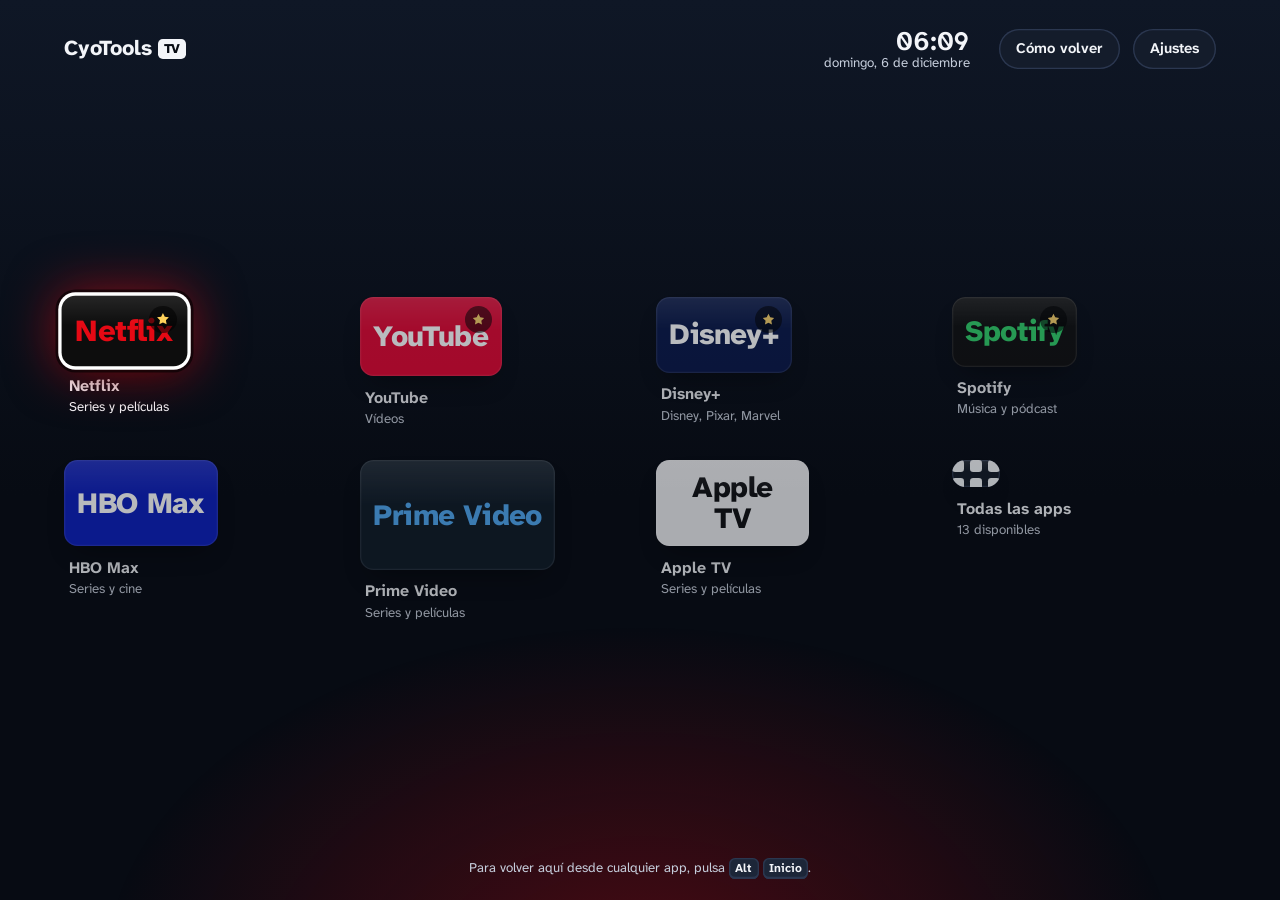
==== tv/index.html @ 73eecc75 "Add files via upload" ====
<!doctype html>
<html lang="es" data-theme="medianoche" data-size="grande">
<head>
  <meta charset="utf-8">
  <script>
    // La app usa rutas relativas. Si se abre como /tv (sin barra final),
    // los recursos se buscarían en la raíz del dominio: se corrige aquí.
    (function () {
      var p = location.pathname;
      if (!/\/$/.test(p) && !/\.html?$/.test(p)) {
        location.replace(p + '/' + location.search + location.hash);
      }
    })();
  </script>
  <meta name="viewport" content="width=device-width, initial-scale=1, viewport-fit=cover">
  <meta name="color-scheme" content="dark">
  <meta name="theme-color" content="#080c14">
  <meta name="robots" content="noindex">
  <meta name="cyotools-tv" content="launcher">
  <title>CyoTools TV</title>
  <link rel="icon" href="data:image/svg+xml,%3Csvg xmlns='http://www.w3.org/2000/svg' viewBox='0 0 64 64'%3E%3Crect x='4' y='12' width='56' height='36' rx='7' fill='%23f3f5f9'/%3E%3Crect x='22' y='52' width='20' height='4' rx='2' fill='%23f3f5f9'/%3E%3C/svg%3E">
  <link rel="preload" href="assets/fonts/atkinson-hyperlegible-next-latin-wght-normal.woff2" as="font" type="font/woff2" crossorigin>
  <link rel="stylesheet" href="assets/css/app.css">
  <script type="module" src="assets/js/app.js"></script>
</head>
<body>
  <div class="ambient" aria-hidden="true"></div>

  <header class="topbar">
    <button class="brand" type="button" data-nav data-action="home" aria-label="CyoTools TV, ir al inicio">
      <span class="brand-word">CyoTools</span><span class="brand-tv">TV</span>
    </button>
    <div class="topbar-end">
      <div class="clock" id="clock" aria-live="off">
        <time class="clock-time" id="clock-time"></time>
        <span class="clock-date" id="clock-date"></span>
      </div>
      <button class="pill" type="button" data-nav data-action="help">Cómo volver</button>
      <button class="pill" type="button" data-nav data-action="settings">Ajustes</button>
    </div>
  </header>

  <main id="view" class="view" tabindex="-1"></main>

  <footer class="hint" id="hint"></footer>

  <div class="launch" id="launch" hidden>
    <div class="launch-inner">
      <p class="launch-label">Abriendo</p>
      <p class="launch-name" id="launch-name"></p>
      <div class="launch-bar" aria-hidden="true"><span></span></div>
      <p class="launch-hint" id="launch-hint"></p>
    </div>
  </div>

  <div class="toast" id="toast" role="status" aria-live="polite" hidden></div>

  <noscript>
    <div class="noscript">CyoTools TV necesita JavaScript activado en Chrome.</div>
  </noscript>
</body>
</html>
---- tv/assets/css/app.css ----
/* CyoTools TV
   Diseñado a 1920 × 1080 con 1rem = 16px. Todo se mide en rem y la raíz
   escala con la pantalla, así que a 1280 × 720 o a 4K la composición es
   la misma. */

@font-face {
  font-family: 'Atkinson Hyperlegible Next';
  src: url('../fonts/atkinson-hyperlegible-next-latin-wght-normal.woff2') format('woff2');
  font-weight: 200 800;
  font-style: normal;
  font-display: swap;
  unicode-range: U+0000-00FF, U+0131, U+0152-0153, U+02BB-02BC, U+02C6, U+02DA, U+02DC, U+0304, U+0308, U+0329, U+2000-206F, U+20AC, U+2122, U+2191, U+2193, U+2212, U+2215, U+FEFF, U+FFFD;
}
@font-face {
  font-family: 'Atkinson Hyperlegible Next';
  src: url('../fonts/atkinson-hyperlegible-next-latin-ext-wght-normal.woff2') format('woff2');
  font-weight: 200 800;
  font-style: normal;
  font-display: swap;
  unicode-range: U+0100-02BA, U+02BD-02C5, U+02C7-02CC, U+02CE-02D7, U+02DD-02FF, U+0304, U+0308, U+0329, U+1D00-1DBF, U+1E00-1E9F, U+1EF2-1EFF, U+2020, U+20A0-20AB, U+20AD-20C0, U+2113, U+2C60-2C7F, U+A720-A7FF;
}

/* ---------- Temas ---------- */

:root,
[data-theme='medianoche'] {
  --bg: #070b13;
  --bg-top: #0f1726;
  --surface: #141c2b;
  --surface-hi: #1c2638;
  --line: #2b3750;
  --text: #f3f5f9;
  --text-2: #c5cddb;
  --focus: #ffffff;
  --shadow: rgba(0, 0, 0, 0.55);
}
[data-theme='grafito'] {
  --bg: #0e0f11;
  --bg-top: #1a1b1f;
  --surface: #1d1f23;
  --surface-hi: #272a30;
  --line: #3a3e46;
  --text: #f4f4f5;
  --text-2: #cbcdd2;
}
[data-theme='negro'] {
  --bg: #000000;
  --bg-top: #000000;
  --surface: #111111;
  --surface-hi: #1b1b1b;
  --line: #333333;
  --text: #ffffff;
  --text-2: #d6d6d6;
}

/* ---------- Base ---------- */

html {
  /* 16px a 1920 × 1080; escala con el lado más restrictivo. */
  font-size: clamp(10px, min(1.4815vh, 0.8334vw), 48px);
  color-scheme: dark;
  height: 100%;
  background: var(--bg);
}

*, *::before, *::after { box-sizing: border-box; }

body {
  margin: 0;
  height: 100%;
  overflow: hidden;
  display: grid;
  grid-template-rows: auto 1fr auto;
  font-family: 'Atkinson Hyperlegible Next', 'Segoe UI', 'Helvetica Neue', Arial, sans-serif;
  font-size: 1.5rem;
  line-height: 1.35;
  color: var(--text);
  background:
    linear-gradient(180deg, var(--bg-top) 0%, var(--bg) 55%) fixed;
  -webkit-font-smoothing: antialiased;
  user-select: none;
  -webkit-tap-highlight-color: transparent;
}

button {
  font: inherit;
  color: inherit;
  background: none;
  border: 0;
  padding: 0;
  margin: 0;
  cursor: pointer;
}
button:focus { outline: none; }

[hidden] { display: none !important; }

/* Cursor grande y visible en la pared. Se activa en Ajustes. */
html.big-cursor,
html.big-cursor * {
  cursor: url("data:image/svg+xml,%3Csvg xmlns='http://www.w3.org/2000/svg' width='44' height='44' viewBox='0 0 44 44'%3E%3Cpath d='M5 3 L5 36 L13.5 28.5 L19.5 41 L25.5 38.2 L19.6 26 L31 26 Z' fill='%23ffffff' stroke='%23000000' stroke-width='2.6' stroke-linejoin='round'/%3E%3C/svg%3E") 5 3, auto;
}
html.cursor-off,
html.cursor-off * { cursor: none !important; }

/* Luz ambiental: toma el color del servicio seleccionado, como la luz de
   una pantalla en una habitación a oscuras. */
.ambient {
  position: fixed;
  inset: 0;
  pointer-events: none;
  z-index: 0;
  background:
    radial-gradient(60% 55% at 50% 108%, var(--ambient, transparent) 0%, transparent 70%);
  opacity: 0.3;
  transition: background 0.5s ease, opacity 0.5s ease;
}
html[data-theme='negro'] .ambient { opacity: 0.22; }

.topbar, .view, .hint { position: relative; z-index: 1; }

/* ---------- Cabecera ---------- */

.topbar {
  display: flex;
  align-items: center;
  justify-content: space-between;
  gap: 2rem;
  padding: 2.5rem 6rem 0;
}

.brand {
  display: inline-flex;
  align-items: center;
  gap: 0.6rem;
  padding: 0.5rem 0.9rem;
  margin-left: -0.9rem;
  border-radius: 1rem;
  font-size: 2rem;
  font-weight: 760;
  letter-spacing: -0.01em;
  transition: background-color 0.12s ease, box-shadow 0.12s ease;
}
.brand-tv {
  font-size: 1.25rem;
  font-weight: 800;
  line-height: 1;
  padding: 0.35rem 0.55rem 0.3rem;
  border-radius: 0.45rem;
  color: var(--bg);
  background: var(--text);
}
.brand:focus {
  background: var(--surface-hi);
  box-shadow: 0 0 0 0.25rem var(--focus);
}

.topbar-end {
  display: flex;
  align-items: center;
  gap: 1.25rem;
}

.clock {
  display: flex;
  flex-direction: column;
  align-items: flex-end;
  margin-right: 1.5rem;
  line-height: 1.1;
}
.clock-time {
  font-size: 2.5rem;
  font-weight: 650;
  font-variant-numeric: tabular-nums;
  letter-spacing: -0.01em;
}
.clock-date {
  font-size: 1.25rem;
  color: var(--text-2);
}

.pill {
  min-height: 3.75rem;
  padding: 0 1.6rem;
  border-radius: 999px;
  font-size: 1.375rem;
  font-weight: 650;
  background: var(--surface);
  box-shadow: inset 0 0 0 0.125rem var(--line);
  transition: background-color 0.12s ease, box-shadow 0.12s ease, color 0.12s ease;
}
.pill:focus {
  background: var(--text);
  color: var(--bg);
  box-shadow: 0 0 0 0.25rem var(--focus);
}

/* ---------- Vistas ---------- */

.view {
  min-height: 0;
  overflow-y: auto;
  overflow-x: hidden;
  padding: 2rem 6rem;
  scrollbar-width: none;
  outline: none;
}
.view::-webkit-scrollbar { display: none; }

.view--center {
  display: flex;
  flex-direction: column;
  justify-content: center;
}

.screen-head {
  display: flex;
  align-items: center;
  gap: 2rem;
  margin: 0.5rem 0 2.5rem;
}
.screen-title {
  margin: 0;
  font-size: 3rem;
  font-weight: 760;
  letter-spacing: -0.015em;
}
.back {
  display: inline-flex;
  align-items: center;
  gap: 0.75rem;
  min-height: 4rem;
  padding: 0 1.75rem 0 1.25rem;
  border-radius: 999px;
  font-size: 1.5rem;
  font-weight: 700;
  background: var(--surface);
  box-shadow: inset 0 0 0 0.125rem var(--line);
  transition: background-color 0.12s ease, color 0.12s ease, box-shadow 0.12s ease;
}
.back svg { width: 1.6rem; height: 1.6rem; }
.back:focus {
  background: var(--text);
  color: var(--bg);
  box-shadow: 0 0 0 0.25rem var(--focus);
}

/* ---------- Cuadrícula de apps ---------- */

html[data-size='grande'] { --cols: 4; --card-max: 25.5rem; --name-size: 2.75rem; --gap: 3rem; }
html[data-size='normal'] { --cols: 5; --card-max: 20.5rem; --name-size: 2.25rem; --gap: 2.5rem; }

.grid {
  display: grid;
  grid-template-columns: repeat(var(--cols), minmax(0, var(--card-max)));
  justify-content: center;
  gap: var(--gap);
  /* Margen para que el contorno y el aumento de escala no se recorten. */
  padding: 1rem;
  margin: -1rem;
}

.card {
  display: flex;
  flex-direction: column;
  gap: 1rem;
  text-align: left;
  border-radius: 1.5rem;
  transition: opacity 0.15s ease, filter 0.15s ease;
}

.card-face {
  position: relative;
  display: grid;
  place-items: center;
  aspect-ratio: 16 / 9;
  border-radius: 1.25rem;
  overflow: hidden;
  background: var(--bg-card);
  color: var(--fg-card);
  /* Borde interior fino: separa del fondo las tarjetas oscuras. */
  box-shadow:
    inset 0 0 0 0.125rem rgba(255, 255, 255, 0.09),
    0 1.25rem 2.5rem -1rem var(--shadow);
  transform: translateZ(0);
  transition: transform 0.14s ease-out, box-shadow 0.14s ease-out;
}
/* Brillo superior muy suave: da volumen sin parecer un degradado decorativo. */
.card-face::after {
  content: '';
  position: absolute;
  inset: 0;
  border-radius: inherit;
  background: linear-gradient(180deg, rgba(255, 255, 255, 0.10) 0%, rgba(255, 255, 255, 0) 42%);
  pointer-events: none;
}

.card-name {
  padding: 0 1.25rem;
  font-size: var(--name-size);
  font-weight: 800;
  letter-spacing: -0.02em;
  line-height: 1.05;
  text-align: center;
  text-wrap: balance;
}
.card-logo {
  max-width: 62%;
  max-height: 46%;
  object-fit: contain;
}

.card-caption {
  display: flex;
  flex-direction: column;
  gap: 0.15rem;
  padding: 0 0.5rem;
  min-height: 3.6rem;
}
.card-title {
  font-size: 1.5rem;
  font-weight: 700;
}
.card-tag {
  font-size: 1.25rem;
  color: var(--text-2);
}

.fav-badge {
  position: absolute;
  top: 0.9rem;
  right: 0.9rem;
  display: grid;
  place-items: center;
  width: 2.5rem;
  height: 2.5rem;
  border-radius: 50%;
  background: rgba(0, 0, 0, 0.55);
  color: #ffd25a;
  z-index: 1;
}
.fav-badge svg { width: 1.4rem; height: 1.4rem; }

/* El ratón y el teclado comparten una única selección: pasar el cursor
   por encima enfoca el elemento (ver app.js), por eso no se usa :hover.

   Estado seleccionado: contorno blanco grueso, luz del color del servicio y
   un aumento pequeño. El resto se atenúa para que la selección se vea de un
   vistazo, incluso en un proyector con poco contraste. */
.grid:focus-within .card:not(:focus) { opacity: 0.72; filter: saturate(0.85); }

.card:focus .card-face {
  transform: scale(1.04);
  box-shadow:
    0 0 0 0.3rem var(--focus),
    0 0 0 0.55rem rgba(0, 0, 0, 0.6),
    0 0 4.5rem 0.5rem color-mix(in srgb, var(--glow-card) 55%, transparent),
    0 1.75rem 3rem -1rem var(--shadow);
}
.card:focus .card-tag { color: var(--text); }

.card:active .card-face { transform: scale(1.0); transition-duration: 0.06s; }

/* Tarjeta «Todas las apps» */
.card--all .card-face {
  --bg-card: var(--surface);
  --fg-card: var(--text);
  --glow-card: #8aa4ff;
  box-shadow: inset 0 0 0 0.125rem var(--line), 0 1.25rem 2.5rem -1rem var(--shadow);
}
.all-icon {
  display: grid;
  grid-template-columns: repeat(3, 1.1rem);
  gap: 0.6rem;
}
.all-icon span {
  width: 1.1rem;
  height: 1.1rem;
  border-radius: 0.3rem;
  background: currentColor;
}

/* ---------- Estado vacío ---------- */

.empty {
  max-width: 44rem;
  margin: 0 auto;
  text-align: center;
}
.empty h2 { font-size: 2.5rem; margin: 0 0 1rem; }
.empty p { color: var(--text-2); margin: 0 0 2rem; }

/* ---------- Botón principal ---------- */

.btn {
  display: inline-flex;
  align-items: center;
  justify-content: center;
  gap: 0.75rem;
  min-height: 4.25rem;
  padding: 0 2rem;
  border-radius: 1.1rem;
  font-size: 1.5rem;
  font-weight: 700;
  background: var(--surface-hi);
  box-shadow: inset 0 0 0 0.125rem var(--line);
  transition: background-color 0.12s ease, color 0.12s ease, box-shadow 0.12s ease;
}
.btn:focus {
  background: var(--text);
  color: var(--bg);
  box-shadow: 0 0 0 0.25rem var(--focus);
}
.btn--danger:focus { background: #ffb4a8; color: #2a0700; }
.btn--armed { background: #ffb4a8; color: #2a0700; box-shadow: 0 0 0 0.25rem var(--focus); }

/* ---------- Ajustes ---------- */

.settings {
  display: grid;
  gap: 3rem;
  max-width: 76rem;
  padding-bottom: 3rem;
}
.group h2 {
  margin: 0 0 1.25rem;
  font-size: 1.75rem;
  font-weight: 700;
  color: var(--text-2);
}
.rows {
  display: grid;
  gap: 0.75rem;
}

.row {
  display: flex;
  align-items: center;
  justify-content: space-between;
  gap: 2rem;
  width: 100%;
  min-height: 5.5rem;
  padding: 0.75rem 1.25rem 0.75rem 2rem;
  border-radius: 1.25rem;
  background: var(--surface);
  text-align: left;
  font-size: 1.625rem;
  font-weight: 600;
  transition: background-color 0.12s ease, box-shadow 0.12s ease;
}
button.row:focus {
  background: var(--surface-hi);
  box-shadow: 0 0 0 0.25rem var(--focus);
}
.row-label { display: flex; flex-direction: column; gap: 0.15rem; }
.row-hint { font-size: 1.25rem; font-weight: 400; color: var(--text-2); }

/* Interruptor */
.switch {
  flex: none;
  display: inline-flex;
  align-items: center;
  gap: 1rem;
  font-size: 1.375rem;
  font-weight: 700;
  color: var(--text-2);
}
.switch-track {
  position: relative;
  width: 5rem;
  height: 2.75rem;
  border-radius: 999px;
  background: var(--line);
  transition: background-color 0.15s ease;
}
.switch-track::after {
  content: '';
  position: absolute;
  top: 0.35rem;
  left: 0.35rem;
  width: 2.05rem;
  height: 2.05rem;
  border-radius: 50%;
  background: #ffffff;
  transition: transform 0.15s ease;
}
[aria-checked='true'] .switch { color: var(--text); }
[aria-checked='true'] .switch-track { background: #3f8cff; }
[aria-checked='true'] .switch-track::after { transform: translateX(2.25rem); }

/* Opciones segmentadas (tema, tamaño) */
.choice-row {
  display: flex;
  align-items: center;
  justify-content: space-between;
  gap: 2rem;
  min-height: 5.5rem;
  padding: 0.75rem 0.75rem 0.75rem 2rem;
  border-radius: 1.25rem;
  background: var(--surface);
  font-size: 1.625rem;
  font-weight: 600;
}
.choices { display: flex; gap: 0.75rem; }
.choice {
  min-height: 4rem;
  min-width: 10rem;
  padding: 0 1.5rem;
  border-radius: 0.9rem;
  font-size: 1.375rem;
  font-weight: 700;
  background: var(--surface-hi);
  box-shadow: inset 0 0 0 0.125rem var(--line);
  transition: background-color 0.12s ease, color 0.12s ease, box-shadow 0.12s ease;
}
.choice[aria-pressed='true'] {
  background: #3f8cff;
  color: #ffffff;
  box-shadow: none;
}
.choice:focus { box-shadow: 0 0 0 0.25rem var(--focus); }

/* Ordenar y ocultar apps */
.app-row {
  display: flex;
  align-items: center;
  gap: 1.25rem;
  min-height: 5.5rem;
  padding: 0.75rem 0.75rem 0.75rem 1rem;
  border-radius: 1.25rem;
  background: var(--surface);
}
.app-row.is-hidden .app-swatch,
.app-row.is-hidden .app-row-name { opacity: 0.45; }
.app-swatch {
  flex: none;
  display: grid;
  place-items: center;
  width: 7rem;
  aspect-ratio: 16 / 9;
  border-radius: 0.6rem;
  background: var(--bg-card);
  color: var(--fg-card);
  font-size: 1rem;
  font-weight: 800;
  text-align: center;
  line-height: 1.05;
  padding: 0 0.4rem;
  box-shadow: inset 0 0 0 0.1rem rgba(255, 255, 255, 0.1);
}
.app-row-name {
  flex: 1;
  font-size: 1.625rem;
  font-weight: 700;
}
.app-row-pos {
  font-size: 1.25rem;
  color: var(--text-2);
  font-weight: 400;
  margin-left: 0.75rem;
}
.app-actions { display: flex; gap: 0.6rem; }
.icon-btn {
  display: inline-flex;
  align-items: center;
  justify-content: center;
  gap: 0.6rem;
  min-width: 4.5rem;
  min-height: 4rem;
  padding: 0 1.1rem;
  border-radius: 0.9rem;
  font-size: 1.25rem;
  font-weight: 700;
  background: var(--surface-hi);
  box-shadow: inset 0 0 0 0.125rem var(--line);
  transition: background-color 0.12s ease, color 0.12s ease, box-shadow 0.12s ease;
}
.icon-btn svg { width: 1.6rem; height: 1.6rem; flex: none; }
.icon-btn[aria-pressed='true'] { background: #3a3220; color: #ffd25a; box-shadow: inset 0 0 0 0.125rem #6b5a2b; }
.icon-btn:focus { background: var(--text); color: var(--bg); box-shadow: 0 0 0 0.25rem var(--focus); }
.icon-btn:disabled { opacity: 0.3; cursor: default; }
.icon-btn--wide { min-width: 11rem; }

.note {
  margin: 0;
  padding: 1.25rem 1.5rem;
  border-radius: 1rem;
  background: #3a2a10;
  color: #ffe2a8;
  font-size: 1.375rem;
}

/* ---------- Ayuda: cómo volver ---------- */

.help {
  display: grid;
  gap: 1.25rem;
  max-width: 76rem;
  padding-bottom: 3rem;
}
.help-lead {
  margin: 0 0 1rem;
  font-size: 1.75rem;
  color: var(--text-2);
  max-width: 62rem;
}
.way {
  display: grid;
  grid-template-columns: 22rem 1fr;
  gap: 2rem;
  align-items: center;
  padding: 1.75rem 2rem;
  border-radius: 1.25rem;
  background: var(--surface);
}
.way--main { box-shadow: inset 0 0 0 0.15rem #3f8cff; }
.way h3 { margin: 0; font-size: 1.625rem; }
.way p { margin: 0; font-size: 1.5rem; color: var(--text-2); }
.keys { display: inline-flex; flex-wrap: wrap; gap: 0.5rem; align-items: center; color: var(--text-2); font-size: 1.375rem; }
kbd {
  display: inline-block;
  min-width: 3rem;
  padding: 0.4rem 0.8rem;
  border-radius: 0.6rem;
  font: inherit;
  font-size: 1.375rem;
  font-weight: 700;
  text-align: center;
  color: var(--text);
  background: var(--surface-hi);
  box-shadow: inset 0 -0.2rem 0 var(--line), inset 0 0 0 0.125rem var(--line);
}

/* ---------- Pie con recordatorio ---------- */

.hint {
  padding: 1rem 6rem 2rem;
  font-size: 1.25rem;
  color: var(--text-2);
  text-align: center;
  min-height: 1.5rem;
}
.hint kbd { font-size: 1.125rem; padding: 0.2rem 0.6rem; min-width: 0; }

/* ---------- Pantalla de apertura ---------- */

.launch {
  position: fixed;
  inset: 0;
  z-index: 20;
  display: grid;
  place-items: center;
  background: var(--bg);
  animation: fade-in 0.18s ease-out both;
}
.launch::before {
  content: '';
  position: absolute;
  inset: 0;
  background: radial-gradient(50% 50% at 50% 50%, color-mix(in srgb, var(--launch-glow, #3f8cff) 22%, transparent), transparent 70%);
}
.launch-inner { position: relative; text-align: center; }
.launch-label { margin: 0; font-size: 1.75rem; color: var(--text-2); }
.launch-name {
  margin: 0.25rem 0 2.5rem;
  font-size: 5.5rem;
  font-weight: 800;
  letter-spacing: -0.025em;
  line-height: 1.05;
}
.launch-bar {
  width: 18rem;
  height: 0.4rem;
  margin: 0 auto 2.5rem;
  border-radius: 999px;
  background: var(--line);
  overflow: hidden;
}
.launch-bar span {
  display: block;
  height: 100%;
  width: 40%;
  border-radius: inherit;
  background: var(--text);
  animation: slide 1.1s ease-in-out infinite;
}
.launch-hint { margin: 0; font-size: 1.5rem; color: var(--text-2); }
.launch-hint kbd { font-size: 1.375rem; }

@keyframes fade-in { from { opacity: 0; } to { opacity: 1; } }
@keyframes slide { 0% { transform: translateX(-110%); } 100% { transform: translateX(260%); } }

/* ---------- Aviso ---------- */

.toast {
  position: fixed;
  left: 50%;
  bottom: 3rem;
  z-index: 30;
  transform: translateX(-50%);
  max-width: min(90vw, 60rem);
  padding: 1.25rem 2rem;
  border-radius: 1.25rem;
  background: var(--text);
  color: var(--bg);
  font-size: 1.5rem;
  font-weight: 650;
  text-align: center;
  box-shadow: 0 1.5rem 3rem -1rem rgba(0, 0, 0, 0.7);
  animation: fade-in 0.15s ease-out both;
}

.noscript {
  position: fixed;
  inset: 0;
  display: grid;
  place-items: center;
  background: #070b13;
  color: #fff;
  font: 600 28px/1.4 'Segoe UI', Arial, sans-serif;
}

/* ---------- Pantallas estrechas o muy bajas ---------- */

@media (max-aspect-ratio: 4/3) {
  html[data-size='grande'] { --cols: 3; }
  html[data-size='normal'] { --cols: 4; }
  .topbar, .view, .hint { padding-left: 3rem; padding-right: 3rem; }
}
@media (max-width: 700px) {
  html { font-size: 11px; }
  html[data-size='grande'], html[data-size='normal'] { --cols: 2; }
  .topbar { flex-wrap: wrap; padding: 1.5rem 1.5rem 0; }
  .view, .hint { padding-left: 1.5rem; padding-right: 1.5rem; }
  .clock { display: none; }
  .way { grid-template-columns: 1fr; }
  .choice-row { flex-direction: column; align-items: flex-start; }
}

@media (prefers-reduced-motion: reduce) {
  *, *::before, *::after {
    transition-duration: 0.01ms !important;
    animation-duration: 0.01ms !important;
    animation-iteration-count: 1 !important;
  }
}
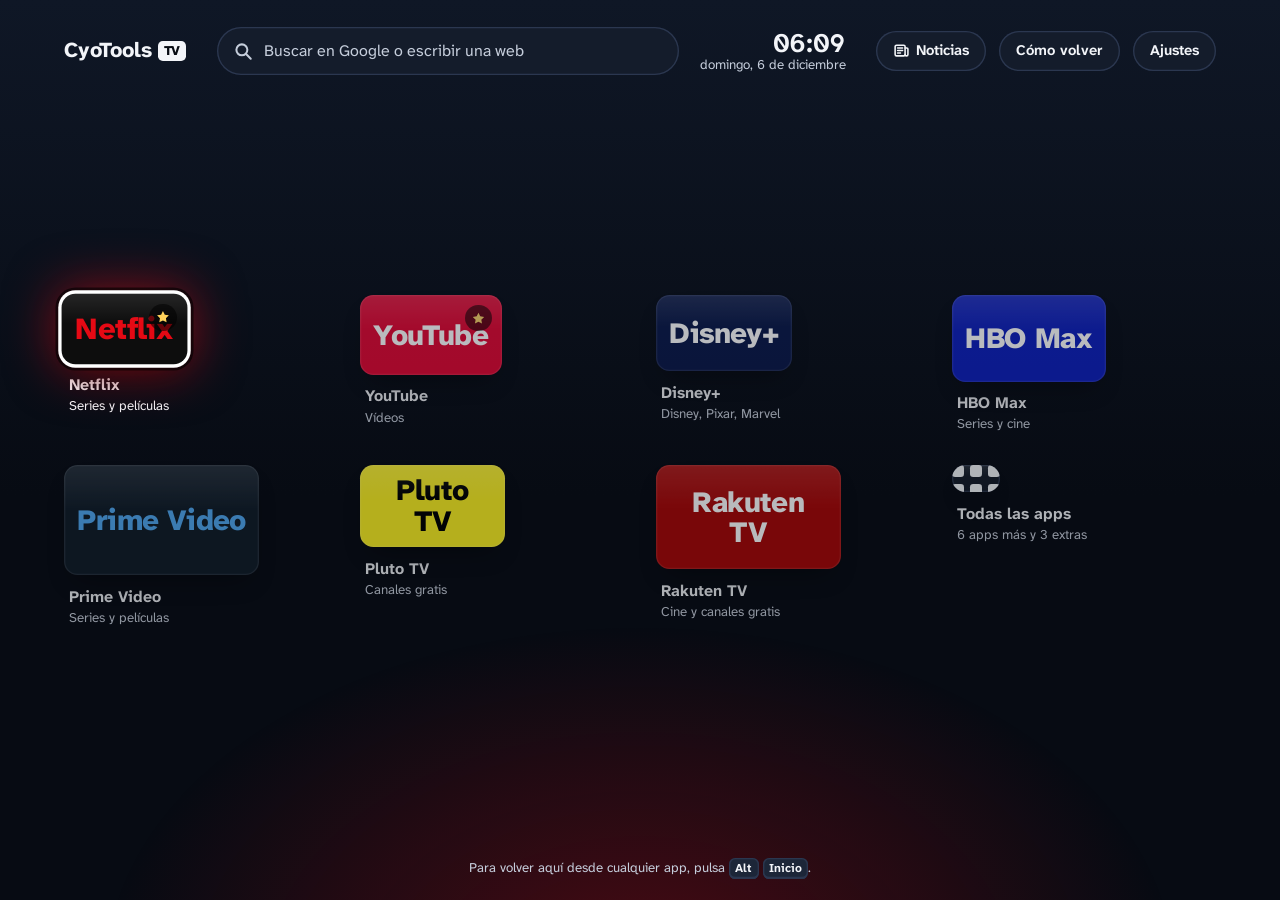
==== commit 5423247e: "Add files via upload" ====
--- a/tv/index.html
+++ b/tv/index.html
@@ -30,11 +30,22 @@
     <button class="brand" type="button" data-nav data-action="home" aria-label="CyoTools TV, ir al inicio">
       <span class="brand-word">CyoTools</span><span class="brand-tv">TV</span>
     </button>
+    <div class="search" id="search-box" role="search">
+      <svg class="search-icon" viewBox="0 0 24 24" fill="none" stroke="currentColor" stroke-width="2.4" stroke-linecap="round" aria-hidden="true"><circle cx="10.5" cy="10.5" r="6.5"/><path d="M15.5 15.5 21 21"/></svg>
+      <input class="search-input" id="search" type="text" data-nav data-focus-key="search"
+        placeholder="Buscar en Google o escribir una web" aria-label="Buscar en Google o escribir una dirección web"
+        autocomplete="off" autocorrect="off" autocapitalize="off" spellcheck="false" enterkeyhint="search" maxlength="300">
+      <button class="search-go" id="search-go" type="button" data-action="search" tabindex="-1" hidden>Buscar</button>
+    </div>
     <div class="topbar-end">
       <div class="clock" id="clock" aria-live="off">
         <time class="clock-time" id="clock-time"></time>
         <span class="clock-date" id="clock-date"></span>
       </div>
+      <button class="pill pill--news" type="button" data-nav data-action="news">
+        <svg viewBox="0 0 24 24" fill="none" stroke="currentColor" stroke-width="2.2" stroke-linecap="round" stroke-linejoin="round" aria-hidden="true"><rect x="3" y="4.5" width="14" height="15" rx="2"/><path d="M17 8.5h2.5a1.5 1.5 0 0 1 1.5 1.5v7.5a2 2 0 0 1-4 0"/><path d="M6.5 8.5h7M6.5 12h7M6.5 15.5h4"/></svg>
+        <span>Noticias</span>
+      </button>
       <button class="pill" type="button" data-nav data-action="help">Cómo volver</button>
       <button class="pill" type="button" data-nav data-action="settings">Ajustes</button>
     </div>
--- a/tv/assets/css/app.css
+++ b/tv/assets/css/app.css
@@ -130,6 +130,7 @@
 }
 
 .brand {
+  flex: none;
   display: inline-flex;
   align-items: center;
   gap: 0.6rem;
@@ -155,7 +156,66 @@
   box-shadow: 0 0 0 0.25rem var(--focus);
 }
 
+/* Barra de búsqueda: integrada en la cabecera, con el mismo lenguaje que
+   los botones, y del tamaño de un objetivo cómodo para el touchpad. */
+.search {
+  position: relative;
+  flex: 1 1 auto;
+  max-width: 50rem;
+  min-width: 18rem;
+  display: flex;
+  align-items: center;
+  height: 4.5rem;
+  border-radius: 999px;
+  background: var(--surface);
+  box-shadow: inset 0 0 0 0.125rem var(--line);
+  transition: background-color 0.12s ease, box-shadow 0.12s ease;
+}
+.search:focus-within {
+  background: var(--surface-hi);
+  box-shadow: 0 0 0 0.25rem var(--focus);
+}
+.search-icon {
+  position: absolute;
+  left: 1.5rem;
+  width: 1.9rem;
+  height: 1.9rem;
+  color: var(--text-2);
+  pointer-events: none;
+}
+.search:focus-within .search-icon { color: var(--text); }
+.search-input {
+  flex: 1;
+  min-width: 0;
+  height: 100%;
+  padding: 0 1.5rem 0 4.4rem;
+  border: 0;
+  border-radius: inherit;
+  background: transparent;
+  color: var(--text);
+  font: inherit;
+  font-size: 1.5rem;
+  font-weight: 600;
+  outline: none;
+  user-select: text;
+  caret-color: var(--text);
+}
+.search-input::placeholder { color: var(--text-2); font-weight: 400; opacity: 1; }
+.search-go {
+  flex: none;
+  height: 3.5rem;
+  margin-right: 0.5rem;
+  padding: 0 1.6rem;
+  border-radius: 999px;
+  font-size: 1.375rem;
+  font-weight: 700;
+  background: var(--text);
+  color: var(--bg);
+}
+.search-go:focus { box-shadow: 0 0 0 0.25rem var(--focus); }
+
 .topbar-end {
+  flex: none;
   display: flex;
   align-items: center;
   gap: 1.25rem;
@@ -380,6 +440,20 @@
   background: currentColor;
 }
 
+/* Títulos de sección dentro de «Todas las apps» */
+.section-title {
+  margin: 3.5rem 0 1.75rem;
+  font-size: 2rem;
+  font-weight: 760;
+  letter-spacing: -0.01em;
+}
+.section-title:first-child { margin-top: 0; }
+.section-note {
+  margin: -1.25rem 0 1.75rem;
+  font-size: 1.375rem;
+  color: var(--text-2);
+}
+
 /* ---------- Estado vacío ---------- */
 
 .empty {
@@ -579,6 +653,10 @@
 .icon-btn[aria-pressed='true'] { background: #3a3220; color: #ffd25a; box-shadow: inset 0 0 0 0.125rem #6b5a2b; }
 .icon-btn:focus { background: var(--text); color: var(--bg); box-shadow: 0 0 0 0.25rem var(--focus); }
 .icon-btn:disabled { opacity: 0.3; cursor: default; }
+.icon-btn--place { min-width: 13rem; justify-content: flex-start; }
+.icon-btn--place[data-place='extra'] { background: #1b2b4a; color: #9cc2ff; box-shadow: inset 0 0 0 0.125rem #33507f; }
+.icon-btn--place[data-place='hidden'] { background: transparent; color: var(--text-2); }
+.icon-btn--place:focus { background: var(--text); color: var(--bg); box-shadow: 0 0 0 0.25rem var(--focus); }
 .icon-btn--wide { min-width: 11rem; }
 
 .note {
@@ -631,6 +709,342 @@
   box-shadow: inset 0 -0.2rem 0 var(--line), inset 0 0 0 0.125rem var(--line);
 }
 
+/* ---------- Fotos de noticias ---------- */
+
+.nv {
+  position: absolute;
+  inset: 0;
+  overflow: hidden;
+  background: #05070c;
+}
+.nv-bg {
+  position: absolute;
+  inset: -6%;
+  width: 112%;
+  height: 112%;
+  object-fit: cover;
+  filter: blur(2.5rem) brightness(0.45) saturate(1.2);
+}
+.nv-img {
+  position: absolute;
+  inset: 0;
+  width: 100%;
+  height: 100%;
+  object-fit: cover;
+  opacity: 0;
+  transition: opacity 0.4s ease;
+}
+.nv[data-fit='cover'] .nv-img { opacity: 1; }
+/* Foto pequeña: enmarcada a la derecha, sin ampliarla hasta verse borrosa. */
+.nv[data-fit='framed'] .nv-img {
+  inset: auto;
+  top: 50%;
+  right: 6%;
+  width: auto;
+  height: auto;
+  max-width: 40%;
+  max-height: 72%;
+  transform: translateY(-50%);
+  object-fit: contain;
+  border-radius: 1rem;
+  box-shadow: 0 2rem 4rem -1rem rgba(0, 0, 0, 0.8);
+  opacity: 1;
+}
+.nv--none {
+  background:
+    radial-gradient(70% 90% at 75% 25%, color-mix(in srgb, var(--src) 85%, #ffffff 8%) 0%, var(--src) 35%, #05070c 100%);
+}
+
+/* ---------- Carrusel de noticias (cuando no se usa) ---------- */
+
+.saver {
+  position: fixed;
+  inset: 0;
+  z-index: 25;
+  background: #000;
+  color: #fff;
+  overflow: hidden;
+  animation: fade-in 0.6s ease-out both;
+}
+.saver-stage { position: absolute; inset: 0; }
+.saver-slide {
+  position: absolute;
+  inset: 0;
+  opacity: 0;
+  transition: opacity 1.2s ease;
+}
+.saver-slide.is-in { opacity: 1; }
+/* Movimiento lento de cámara: da vida sin distraer. */
+.saver-slide.is-in .nv[data-fit='cover'] .nv-img {
+  animation: kenburns 14s ease-out forwards;
+  transform-origin: 30% 40%;
+}
+.saver-slide--alt.is-in .nv[data-fit='cover'] .nv-img { transform-origin: 70% 60%; }
+@keyframes kenburns { from { transform: scale(1); } to { transform: scale(1.08); } }
+
+.saver-shade {
+  position: absolute;
+  inset: 0;
+  background:
+    linear-gradient(0deg, rgba(0, 0, 0, 0.9) 0%, rgba(0, 0, 0, 0.55) 32%, rgba(0, 0, 0, 0) 62%),
+    linear-gradient(90deg, rgba(0, 0, 0, 0.45) 0%, rgba(0, 0, 0, 0) 55%),
+    linear-gradient(180deg, rgba(0, 0, 0, 0.55) 0%, rgba(0, 0, 0, 0) 22%);
+}
+.saver-top {
+  position: absolute;
+  top: 3rem;
+  left: 6rem;
+  right: 6rem;
+  display: flex;
+  align-items: flex-start;
+  justify-content: space-between;
+}
+.saver-label {
+  font-size: 1.5rem;
+  font-weight: 760;
+  padding: 0.5rem 1.1rem;
+  border-radius: 0.6rem;
+  background: rgba(255, 255, 255, 0.14);
+}
+.saver-clock { display: flex; flex-direction: column; align-items: flex-end; line-height: 1.05; }
+.saver-time { font-size: 3.5rem; font-weight: 700; font-variant-numeric: tabular-nums; }
+.saver-date { font-size: 1.375rem; color: rgba(255, 255, 255, 0.82); }
+
+.saver-text {
+  position: absolute;
+  left: 6rem;
+  bottom: 6rem;
+  max-width: 56rem;
+  opacity: 0;
+  transform: translateY(1rem);
+  transition: opacity 0.6s ease, transform 0.6s ease;
+}
+.saver-text.is-in { opacity: 1; transform: none; }
+.saver-meta {
+  display: flex;
+  align-items: center;
+  gap: 1rem;
+  margin: 0 0 1.25rem;
+  font-size: 1.5rem;
+  color: rgba(255, 255, 255, 0.85);
+}
+.saver-source {
+  padding: 0.35rem 0.85rem;
+  border-radius: 0.5rem;
+  font-weight: 760;
+  color: #fff;
+  background: var(--src);
+  box-shadow: inset 0 0 0 0.1rem rgba(255, 255, 255, 0.25);
+}
+.saver-title {
+  margin: 0 0 1rem;
+  font-size: 4.25rem;
+  font-weight: 800;
+  line-height: 1.08;
+  letter-spacing: -0.02em;
+  text-wrap: balance;
+  display: -webkit-box;
+  -webkit-line-clamp: 3;
+  -webkit-box-orient: vertical;
+  overflow: hidden;
+  text-shadow: 0 0.2rem 1.5rem rgba(0, 0, 0, 0.5);
+}
+.saver-summary {
+  margin: 0;
+  font-size: 1.75rem;
+  line-height: 1.35;
+  color: rgba(255, 255, 255, 0.88);
+  display: -webkit-box;
+  -webkit-line-clamp: 2;
+  -webkit-box-orient: vertical;
+  overflow: hidden;
+}
+.saver-progress {
+  position: absolute;
+  left: 0;
+  right: 0;
+  bottom: 0;
+  height: 0.35rem;
+  background: rgba(255, 255, 255, 0.12);
+}
+.saver-progress span {
+  display: block;
+  height: 100%;
+  background: rgba(255, 255, 255, 0.75);
+  transform-origin: left;
+  transform: scaleX(0);
+}
+@keyframes saver-progress { from { transform: scaleX(0); } to { transform: scaleX(1); } }
+.saver-hint {
+  position: absolute;
+  right: 6rem;
+  bottom: 2.25rem;
+  margin: 0;
+  font-size: 1.25rem;
+  color: rgba(255, 255, 255, 0.75);
+  transition: opacity 1s ease;
+}
+.saver--hint-off .saver-hint { opacity: 0; }
+
+/* Sin noticias: reloj grande. */
+.saver--clock .saver-top .saver-clock { visibility: hidden; }
+.saver--clock .saver-text {
+  left: 0;
+  right: 0;
+  bottom: auto;
+  top: 50%;
+  max-width: none;
+  transform: translateY(-50%);
+  text-align: center;
+  opacity: 1;
+}
+.saver-big-time { margin: 0; font-size: 12rem; font-weight: 700; line-height: 1; font-variant-numeric: tabular-nums; }
+.saver-big-date { margin: 1rem 0 2rem; font-size: 2.5rem; color: rgba(255, 255, 255, 0.85); }
+.saver--clock .saver-meta { justify-content: center; }
+
+/* ---------- Pantalla de Noticias ---------- */
+
+.view--news {
+  display: flex;
+  flex-direction: column;
+}
+.view--news .screen-head { margin-bottom: 1.5rem; }
+.screen-meta {
+  margin: 0 0 0 auto;
+  font-size: 1.375rem;
+  color: var(--text-2);
+}
+
+.news-hero {
+  position: relative;
+  flex: 1 1 auto;
+  min-height: 22rem;
+  border-radius: 1.5rem;
+  overflow: hidden;
+  background: #05070c;
+  box-shadow: inset 0 0 0 0.125rem rgba(255, 255, 255, 0.08);
+}
+.news-shade {
+  position: absolute;
+  inset: 0;
+  background:
+    linear-gradient(0deg, rgba(0, 0, 0, 0.88) 0%, rgba(0, 0, 0, 0.5) 38%, rgba(0, 0, 0, 0) 70%),
+    linear-gradient(90deg, rgba(0, 0, 0, 0.5) 0%, rgba(0, 0, 0, 0) 60%);
+}
+.news-text {
+  position: absolute;
+  left: 8rem;
+  right: 8rem;
+  bottom: 2.75rem;
+  max-width: 54rem;
+  color: #fff;
+}
+.news-meta { display: flex; align-items: center; gap: 1rem; margin: 0 0 1rem; font-size: 1.375rem; color: rgba(255, 255, 255, 0.85); }
+.news-title {
+  margin: 0 0 0.75rem;
+  font-size: 3rem;
+  font-weight: 800;
+  line-height: 1.1;
+  letter-spacing: -0.015em;
+  text-wrap: balance;
+  display: -webkit-box;
+  -webkit-line-clamp: 3;
+  -webkit-box-orient: vertical;
+  overflow: hidden;
+}
+.news-summary {
+  margin: 0 0 1.5rem;
+  font-size: 1.5rem;
+  color: rgba(255, 255, 255, 0.88);
+  display: -webkit-box;
+  -webkit-line-clamp: 2;
+  -webkit-box-orient: vertical;
+  overflow: hidden;
+}
+.btn--light { background: #ffffff; color: #0b0f17; box-shadow: none; }
+.btn--light:focus { background: #ffffff; color: #0b0f17; box-shadow: 0 0 0 0.3rem #ffffff, 0 0 0 0.6rem rgba(0, 0, 0, 0.6); }
+
+.news-arrow {
+  position: absolute;
+  top: 50%;
+  display: grid;
+  place-items: center;
+  width: 5rem;
+  height: 5rem;
+  margin-top: -2.5rem;
+  border-radius: 50%;
+  background: rgba(10, 14, 22, 0.7);
+  color: #fff;
+  box-shadow: inset 0 0 0 0.125rem rgba(255, 255, 255, 0.25);
+  transition: background-color 0.12s ease, color 0.12s ease, box-shadow 0.12s ease;
+}
+.news-arrow svg { width: 2.2rem; height: 2.2rem; }
+.news-arrow--prev { left: 1.5rem; }
+.news-arrow--next { right: 1.5rem; }
+.news-arrow--next svg { transform: rotate(180deg); }
+.news-arrow:focus { background: #fff; color: #0b0f17; box-shadow: 0 0 0 0.25rem #fff; }
+.news-count {
+  position: absolute;
+  top: 1.5rem;
+  right: 1.5rem;
+  margin: 0;
+  padding: 0.4rem 0.9rem;
+  border-radius: 0.6rem;
+  font-size: 1.25rem;
+  font-weight: 700;
+  color: #fff;
+  background: rgba(10, 14, 22, 0.7);
+}
+
+.news-strip {
+  flex: none;
+  display: flex;
+  gap: 1.5rem;
+  margin: 1.25rem -0.75rem 0;
+  padding: 0.75rem;
+  overflow-x: auto;
+  overflow-y: hidden;
+  scrollbar-width: none;
+}
+.news-strip::-webkit-scrollbar { display: none; }
+.news-thumb {
+  flex: none;
+  width: 15rem;
+  display: flex;
+  flex-direction: column;
+  gap: 0.6rem;
+  text-align: left;
+  opacity: 0.8;
+  transition: opacity 0.12s ease;
+}
+.news-thumb-img {
+  position: relative;
+  display: block;
+  aspect-ratio: 16 / 9;
+  border-radius: 0.9rem;
+  overflow: hidden;
+  background: var(--surface);
+  transition: box-shadow 0.12s ease;
+}
+.news-hero .nv[data-fit='framed'] .nv-img { max-width: 34%; }
+.news-thumb .nv[data-fit='framed'] .nv-img { right: 50%; transform: translate(50%, -50%); max-width: 70%; max-height: 80%; }
+.news-thumb-title {
+  font-size: 1.125rem;
+  font-weight: 650;
+  line-height: 1.3;
+  display: -webkit-box;
+  -webkit-line-clamp: 2;
+  -webkit-box-orient: vertical;
+  overflow: hidden;
+}
+.news-thumb[aria-current='true'] { opacity: 1; }
+.news-thumb[aria-current='true'] .news-thumb-img { box-shadow: 0 0 0 0.25rem #3f8cff; }
+.news-thumb:focus { opacity: 1; }
+.news-thumb:focus .news-thumb-img { box-shadow: 0 0 0 0.3rem var(--focus); }
+
+.pill--news { display: inline-flex; align-items: center; gap: 0.6rem; }
+.pill--news svg { width: 1.6rem; height: 1.6rem; }
+
 /* ---------- Pie con recordatorio ---------- */
 
 .hint {
@@ -732,7 +1146,8 @@
   html[data-size='grande'], html[data-size='normal'] { --cols: 2; }
   .topbar { flex-wrap: wrap; padding: 1.5rem 1.5rem 0; }
   .view, .hint { padding-left: 1.5rem; padding-right: 1.5rem; }
-  .clock { display: none; }
+  .clock { margin-right: 0; }
+  .search { order: 3; flex-basis: 100%; max-width: none; }
   .way { grid-template-columns: 1fr; }
   .choice-row { flex-direction: column; align-items: flex-start; }
 }
